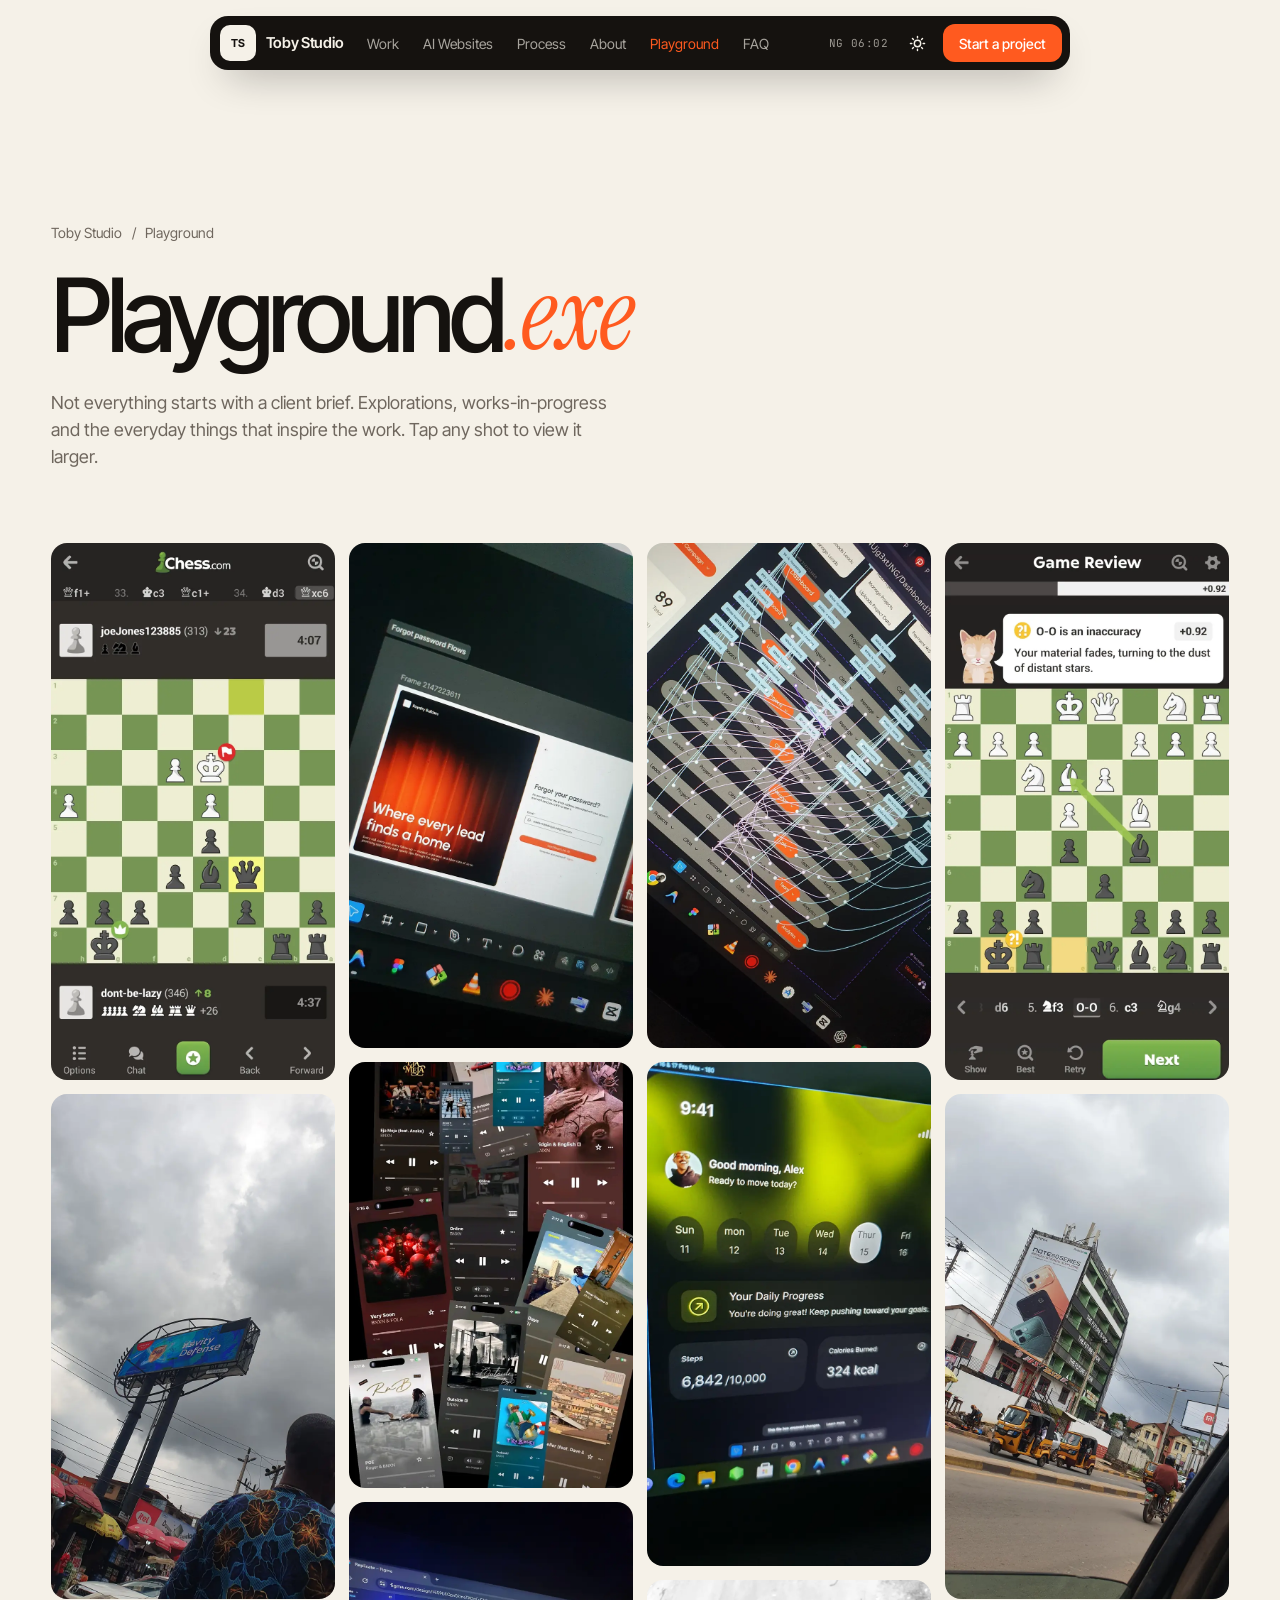
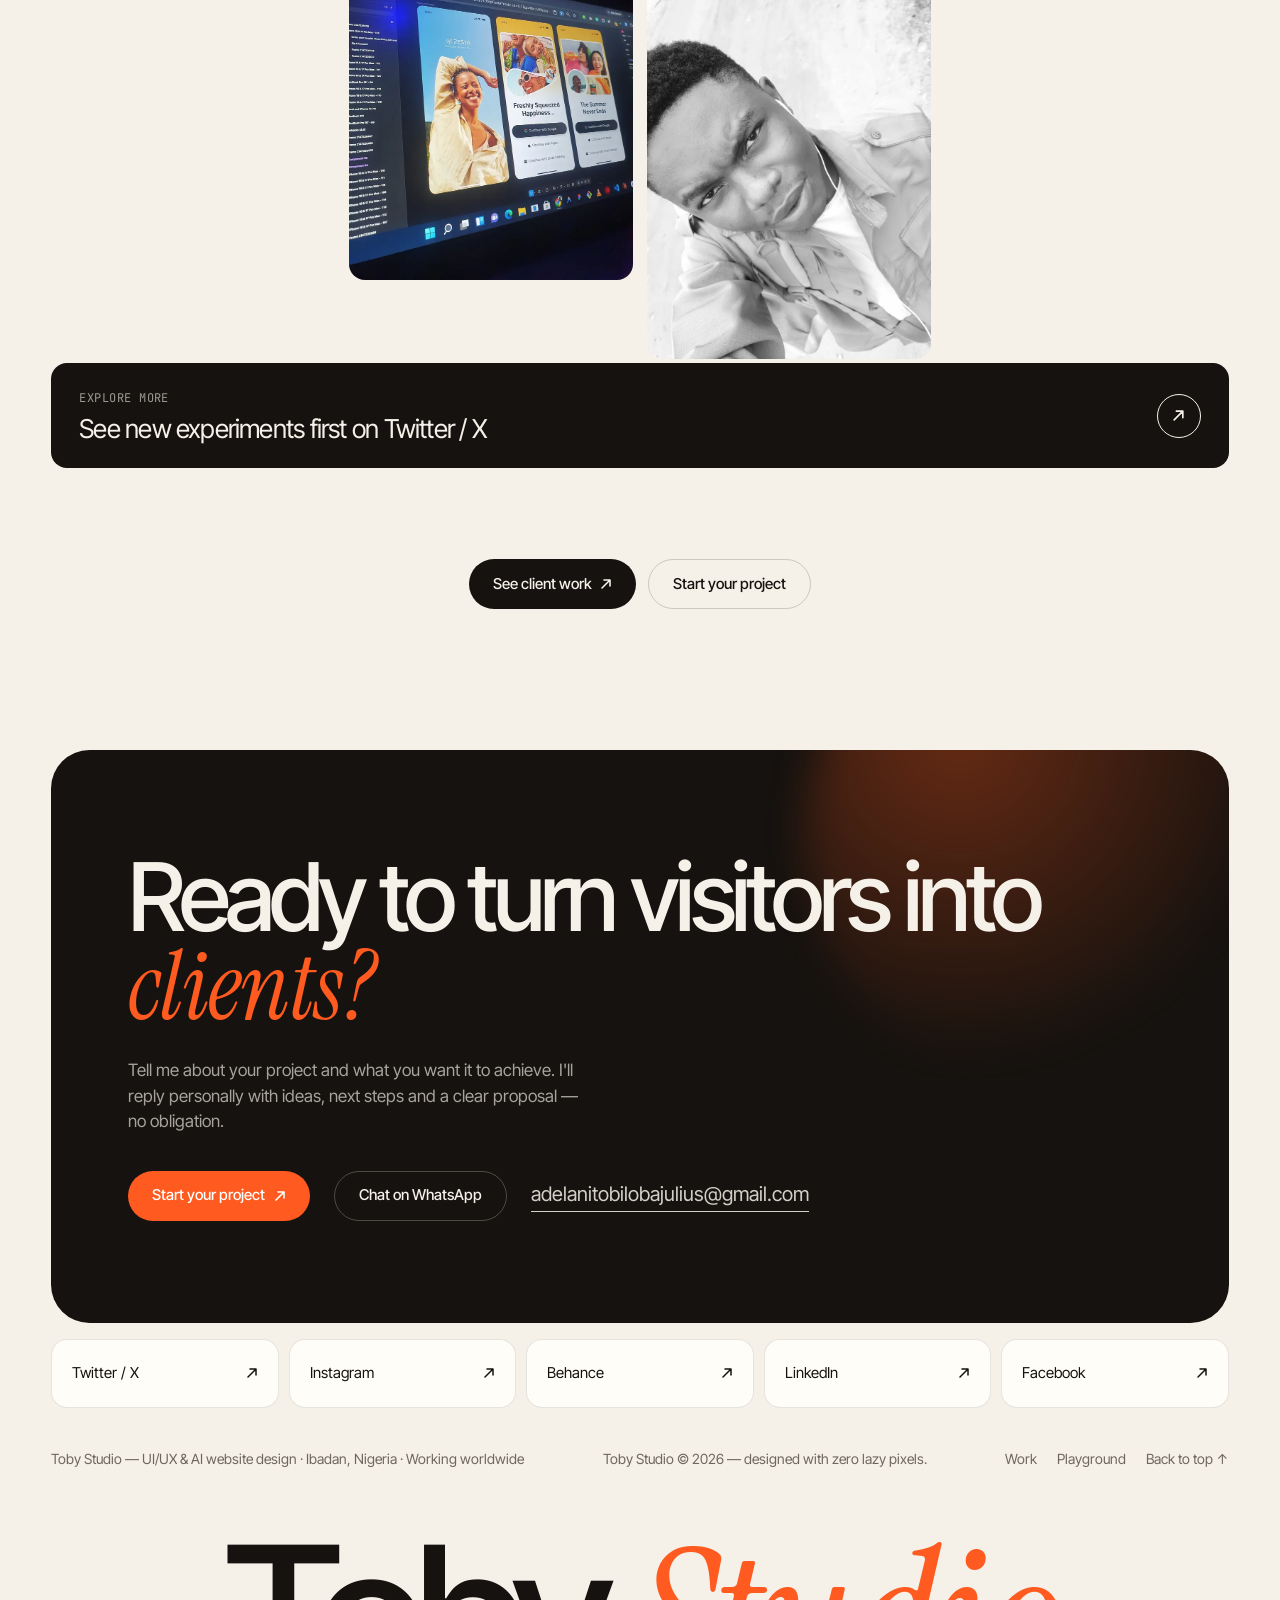
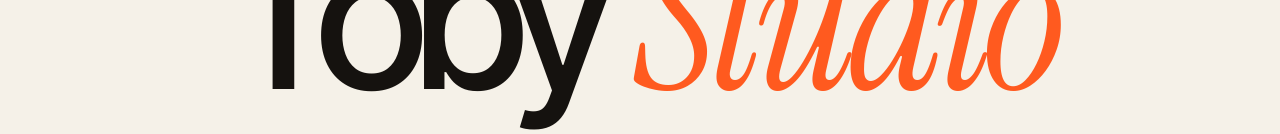
==== playground/index.html @ 60f0785f "Split site into Home, Work and Playground pages - Homepage shows 4 featured projects with a link to " ====
<!DOCTYPE html>
<html lang="en">
<head>
<meta charset="UTF-8" />
<meta name="viewport" content="width=device-width, initial-scale=1.0" />
<title>Playground | Toby Studio — UI Experiments & Inspiration</title>
<meta name="description" content="UI explorations, works-in-progress and everyday inspiration from Tobiloba Julius, founder of Toby Studio." />
<meta name="theme-color" content="#F5F1E8" />
<meta property="og:title" content="Playground | Toby Studio — UI Experiments & Inspiration" />
<meta property="og:site_name" content="Toby Studio" />
<meta property="og:description" content="UI explorations, works-in-progress and everyday inspiration from Tobiloba Julius, founder of Toby Studio." />
<meta property="og:locale" content="en_NG" />
<meta name="author" content="Tobiloba Julius" />
<meta name="robots" content="index, follow, max-image-preview:large" />
<link rel="canonical" href="https://toby-studio-ten.vercel.app/playground/" />
<meta property="og:url" content="https://toby-studio-ten.vercel.app/playground/" />
<meta property="og:image" content="https://toby-studio-ten.vercel.app/assets/img/og.jpg" />
<meta property="og:image:width" content="1200" />
<meta property="og:image:height" content="630" />
<meta property="og:image:alt" content="Tobiloba Julius, founder of Toby Studio" />
<meta name="twitter:image" content="https://toby-studio-ten.vercel.app/assets/img/og.jpg" />
<link rel="apple-touch-icon" href="https://toby-studio-ten.vercel.app/assets/img/apple-touch-icon.png" />
<meta property="og:type" content="website" />
<meta name="twitter:card" content="summary_large_image" />
<meta name="twitter:title" content="Playground | Toby Studio — UI Experiments & Inspiration" />
<meta name="twitter:description" content="UI explorations, works-in-progress and everyday inspiration from Tobiloba Julius, founder of Toby Studio." />
<meta name="twitter:creator" content="@Julious_design" />
<link rel="icon" type="image/svg+xml" href="/favicon.svg" />
<link rel="preconnect" href="https://fonts.googleapis.com" />
<link rel="preconnect" href="https://fonts.gstatic.com" crossorigin />
<link href="https://fonts.googleapis.com/css2?family=Inter+Tight:wght@400;500;600&family=Instrument+Serif:ital@0;1&family=JetBrains+Mono:wght@400;500&display=swap" rel="stylesheet" />
<script>
  try { const t = localStorage.getItem('toby-theme'); if (t) document.documentElement.dataset.theme = t; } catch (e) {}
</script>
<link rel="stylesheet" href="/assets/site.css" />
</head>
</head>
<body>

<a href="#work" class="sr-only">Skip to work</a>
<div class="progress" id="progress" aria-hidden="true"></div>

<header class="nav" id="nav">
  <a href="/" class="brand" aria-label="Toby Studio — back to top"><span class="logo-mark">TS</span><span class="brand-name">Toby Studio</span></a>
  <nav class="nav-links" aria-label="Primary">
    <a href="/work/">Work</a>
    <a href="/#ai">AI Websites</a>
    <a href="/#process">Process</a>
    <a href="/#about">About</a>
    <a href="/playground/" aria-current="page">Playground</a>
    <a href="/#faq">FAQ</a>
  </nav>
  <div class="nav-right">
    <span class="nav-clock" title="My local time in Nigeria">NG <span id="clock">--:--</span></span>
    <button class="icon-btn" id="themeBtn" aria-label="Toggle dark mode">
      <svg class="theme-sun" width="17" height="17" viewBox="0 0 24 24" fill="none" stroke="currentColor" stroke-width="2" stroke-linecap="round"><circle cx="12" cy="12" r="4.5"/><path d="M12 2v2M12 20v2M4.9 4.9l1.4 1.4M17.7 17.7l1.4 1.4M2 12h2M20 12h2M4.9 19.1l1.4-1.4M17.7 6.3l1.4-1.4"/></svg>
      <svg class="theme-moon" width="17" height="17" viewBox="0 0 24 24" fill="none" stroke="currentColor" stroke-width="2" stroke-linecap="round" stroke-linejoin="round"><path d="M21 12.8A9 9 0 1 1 11.2 3a7 7 0 0 0 9.8 9.8z"/></svg>
    </button>
    <a href="mailto:adelanitobilobajulius@gmail.com?subject=Project%20enquiry%20%E2%80%94%20Toby%20Studio" class="btn btn-accent">Start a project</a>
    <button class="icon-btn menu-btn" id="menuBtn" aria-label="Open menu" aria-expanded="false"><div><span></span><span></span></div></button>
  </div>
</header>

<div class="mobile-menu" id="mobileMenu" aria-hidden="true">
  <nav aria-label="Mobile">
    <a href="/work/">Work</a>
    <a href="/#ai">AI Websites</a>
    <a href="/#process">Process</a>
    <a href="/#about">About</a>
    <a href="/playground/" aria-current="page">Playground</a>
    <a href="/#contact">Start a project</a>
  </nav>
  <div class="footer-row"><span>adelanitobilobajulius@gmail.com</span><span>Ibadan, Nigeria</span></div>
</div>

<main id="top">

<!-- PLAYGROUND -->
<section class="page-hero">
  <div class="wrap">
    <p class="eyebrow"><a href="/">Toby Studio</a> <span aria-hidden="true">/</span> Playground</p>
    <h1 class="s-title">Playground<span class="serif">.exe</span></h1>
    <p>Not everything starts with a client brief. Explorations, works-in-progress and the everyday things that inspire the work. Tap any shot to view it larger.</p>
  </div>
</section>
<section class="section" id="playground" style="padding-top:0">
  <div class="wrap">
    <div class="play-grid" id="playGrid"></div>
    <div class="see-all reveal"><a href="/work/" class="btn btn-dark">See client work <svg width="12" height="12" viewBox="0 0 12 12" fill="none" aria-hidden="true"><path d="M2 10L10 2M10 2H4M10 2V8" stroke="currentColor" stroke-width="1.6" stroke-linecap="round"/></svg></a><a href="mailto:adelanitobilobajulius@gmail.com?subject=Project%20enquiry%20%E2%80%94%20Toby%20Studio" class="btn btn-ghost">Start your project</a></div>
  </div>
</section>

<!-- CONTACT -->
<section id="contact" class="wrap">
  <div class="cta reveal zoom">
    <div class="cta-blob" aria-hidden="true"></div>
    <h2>Ready to turn visitors into <span class="serif">clients?</span></h2>
    <p>Tell me about your project and what you want it to achieve. I'll reply personally with ideas, next steps and a clear proposal — no obligation.</p>
    <div class="cta-row">
      <a href="mailto:adelanitobilobajulius@gmail.com?subject=Project%20enquiry%20%E2%80%94%20Toby%20Studio" class="btn btn-accent">Start your project <svg width="12" height="12" viewBox="0 0 12 12" fill="none" aria-hidden="true"><path d="M2 10L10 2M10 2H4M10 2V8" stroke="currentColor" stroke-width="1.6" stroke-linecap="round"/></svg></a>
      <a href="https://wa.me/2348124084420?text=Hi%20Tobiloba%2C%20I%27d%20like%20to%20talk%20about%20a%20project." target="_blank" rel="noopener noreferrer" class="btn btn-ghost">Chat on WhatsApp</a>
      <a class="cta-mail" href="mailto:adelanitobilobajulius@gmail.com">adelanitobilobajulius@gmail.com</a>
    </div>
  </div>
  <div class="socials stagger">
    <a href="https://x.com/Julious_design" target="_blank" rel="noopener noreferrer">Twitter / X <svg width="12" height="12" viewBox="0 0 12 12" fill="none" aria-hidden="true"><path d="M2 10L10 2M10 2H4M10 2V8" stroke="currentColor" stroke-width="1.5" stroke-linecap="round"/></svg></a>
    <a href="https://www.instagram.com/julious_design/" target="_blank" rel="noopener noreferrer">Instagram <svg width="12" height="12" viewBox="0 0 12 12" fill="none" aria-hidden="true"><path d="M2 10L10 2M10 2H4M10 2V8" stroke="currentColor" stroke-width="1.5" stroke-linecap="round"/></svg></a>
    <a href="https://www.behance.net/adelanitobiloba" target="_blank" rel="noopener noreferrer">Behance <svg width="12" height="12" viewBox="0 0 12 12" fill="none" aria-hidden="true"><path d="M2 10L10 2M10 2H4M10 2V8" stroke="currentColor" stroke-width="1.5" stroke-linecap="round"/></svg></a>
    <a href="https://www.linkedin.com/in/tobiloba-julius/" target="_blank" rel="noopener noreferrer">LinkedIn <svg width="12" height="12" viewBox="0 0 12 12" fill="none" aria-hidden="true"><path d="M2 10L10 2M10 2H4M10 2V8" stroke="currentColor" stroke-width="1.5" stroke-linecap="round"/></svg></a>
    <a href="https://www.facebook.com/Julious.design" target="_blank" rel="noopener noreferrer">Facebook <svg width="12" height="12" viewBox="0 0 12 12" fill="none" aria-hidden="true"><path d="M2 10L10 2M10 2H4M10 2V8" stroke="currentColor" stroke-width="1.5" stroke-linecap="round"/></svg></a>
  </div>
</section>

</main>

<footer class="footer">
  <div class="wrap footer-row">
    <span>Toby Studio — UI/UX &amp; AI website design · Ibadan, Nigeria · Working worldwide</span>
    <span>Toby Studio © 2026 — designed with zero lazy pixels.</span>
    <span class="footer-links"><a href="/work/">Work</a><a href="/playground/">Playground</a><a href="#top">Back to top ↑</a></span>
  </div>
  <div class="wrap"><div class="wordmark" aria-hidden="true">Toby <span class="serif">Studio</span></div></div>
</footer>

<div class="cursor" id="cursor" aria-hidden="true">View</div>


<div class="lightbox" id="lightbox" aria-hidden="true"><img id="lbImg" alt="" /></div>

<script src="/assets/site.js"></script>
</body>
</html>
---- assets/site.css ----
:root{
  --bg:#F5F1E8;
  --bg-2:#EDE7DA;
  --card:#FFFDF8;
  --fg:#15120F;
  --muted:#6F675E;
  --line:rgba(21,18,15,.10);
  --line-2:rgba(21,18,15,.18);
  --ink:#15120F;        /* always-contrasting surfaces (nav, AI block, CTA) */
  --ink-fg:#F5F1E8;
  --accent:#FF5A1F;
  --ok:#22B35E;
  --sans:"Inter Tight",system-ui,-apple-system,Segoe UI,Roboto,sans-serif;
  --serif:"Instrument Serif",Georgia,serif;
  --mono:"JetBrains Mono",ui-monospace,SFMono-Regular,Menlo,monospace;
  --pad:clamp(16px,4vw,56px);
  --max:1360px;
  --r:22px;
  --ease:cubic-bezier(.22,1,.36,1);
  color-scheme:light;
}
:root[data-theme="dark"]{
  --bg:#100E0C;
  --bg-2:#1A1714;
  --card:#1E1B17;
  --fg:#F2EDE4;
  --muted:#9A9288;
  --line:rgba(242,237,228,.10);
  --line-2:rgba(242,237,228,.18);
  --ink:#F2EDE4;
  --ink-fg:#100E0C;
  color-scheme:dark;
}
*,*::before,*::after{box-sizing:border-box;margin:0;padding:0}
html{scroll-behavior:smooth;-webkit-text-size-adjust:100%}
body{background:var(--bg);color:var(--fg);font-family:var(--sans);font-size:16px;line-height:1.5;-webkit-font-smoothing:antialiased;overflow-x:hidden;transition:background .5s,color .5s}
img,video{display:block;max-width:100%}
a{color:inherit;text-decoration:none}
button{font:inherit;color:inherit;background:none;border:0;cursor:pointer}
::selection{background:var(--accent);color:#fff}
.serif{font-family:var(--serif);font-style:italic;font-weight:400;letter-spacing:-.01em}
.mono{font-family:var(--mono);font-size:12px;letter-spacing:.04em;text-transform:uppercase}
.wrap{max-width:var(--max);margin:0 auto;padding:0 var(--pad)}
[hidden]{display:none!important}
.sr-only{position:absolute;width:1px;height:1px;overflow:hidden;clip:rect(0 0 0 0);white-space:nowrap}

/* buttons */
.btn{display:inline-flex;align-items:center;justify-content:center;gap:.55rem;height:50px;padding:0 24px;border-radius:999px;font-weight:500;font-size:15px;transition:transform .4s var(--ease),background .3s,color .3s,border-color .3s;white-space:nowrap}
.btn:active{transform:scale(.97)}
.btn svg{transition:transform .4s var(--ease)}
.btn:hover svg{transform:translate(2px,-2px)}
.btn-dark{background:var(--fg);color:var(--bg)}
.btn-dark:hover{background:var(--accent);color:#fff}
.btn-accent{background:var(--accent);color:#fff}
.btn-accent:hover{background:var(--fg);color:var(--bg)}
.btn-ghost{border:1px solid var(--line-2)}
.btn-ghost:hover{border-color:var(--fg)}
.dot{width:7px;height:7px;border-radius:50%;background:var(--ok);box-shadow:0 0 0 0 rgba(34,179,94,.55);animation:pulse 2s infinite;flex:none}
@keyframes pulse{70%{box-shadow:0 0 0 8px rgba(34,179,94,0)}100%{box-shadow:0 0 0 0 rgba(34,179,94,0)}}

/* floating nav */
.nav{position:fixed;top:16px;left:50%;transform:translateX(-50%);z-index:50;width:min(860px,calc(100% - 24px));background:var(--ink);color:var(--ink-fg);border-radius:18px;padding:8px 8px 8px 10px;display:flex;align-items:center;gap:1rem;box-shadow:0 18px 40px -18px rgba(0,0,0,.45);transition:transform .5s var(--ease)}
.nav.hide{transform:translate(-50%,-140%)}
.logo-mark{width:36px;height:36px;border-radius:10px;background:var(--ink-fg);color:var(--ink);display:grid;place-items:center;font-size:11px;font-weight:700;letter-spacing:.02em;flex:none;transition:transform .5s var(--ease),background .3s,color .3s}
.brand{display:inline-flex;align-items:center;gap:.6rem;flex:none}
.brand-name{font-weight:600;font-size:15px;letter-spacing:-.02em}
.brand:hover .logo-mark{transform:rotate(-8deg);background:var(--accent);color:#fff}
.wordmark{font-size:clamp(64px,15.5vw,250px);font-weight:500;letter-spacing:-.065em;line-height:.85;text-align:center;margin-top:clamp(32px,5vw,64px);white-space:nowrap;user-select:none;color:var(--fg)}
.wordmark .serif{color:var(--accent);letter-spacing:-.04em}
.footer{overflow:hidden}
@media (max-width:1100px) and (min-width:1025px){.brand-name{display:none}}
.nav-links{display:flex;gap:1.5rem;font-size:14px;margin-left:.5rem}
.nav-links a{opacity:.65;transition:opacity .3s}
.nav-links a:hover{opacity:1}
.nav-right{margin-left:auto;display:flex;align-items:center;gap:.4rem}
.nav-clock{font-family:var(--mono);font-size:11px;opacity:.6;letter-spacing:.04em;margin-right:.25rem;white-space:nowrap}
.icon-btn{width:38px;height:38px;border-radius:12px;display:grid;place-items:center;transition:background .3s}
.icon-btn:hover{background:rgba(127,127,127,.2)}
.nav .btn{height:38px;padding:0 16px;font-size:14px;border-radius:12px}
.menu-btn{display:none}
.menu-btn span{display:block;width:16px;height:1.5px;background:currentColor;transition:transform .4s var(--ease)}
.menu-btn span+span{margin-top:5px}
.menu-open .menu-btn span:first-child{transform:translateY(3.25px) rotate(45deg)}
.menu-open .menu-btn span:last-child{transform:translateY(-3.25px) rotate(-45deg)}
.theme-moon{display:none}
:root[data-theme="dark"] .theme-sun{display:none}
:root[data-theme="dark"] .theme-moon{display:block}
.mobile-menu{position:fixed;inset:0;z-index:45;background:var(--bg);padding:110px var(--pad) 40px;display:flex;flex-direction:column;justify-content:space-between;clip-path:inset(0 0 100% 0);transition:clip-path .7s var(--ease)}
.menu-open .mobile-menu{clip-path:inset(0 0 0 0)}
.mobile-menu nav a{display:block;font-size:clamp(40px,12vw,64px);letter-spacing:-.04em;line-height:1.1;padding:.15em 0;border-bottom:1px solid var(--line)}

/* hero */
.hero{min-height:100svh;display:flex;flex-direction:column;align-items:center;justify-content:center;text-align:center;padding:120px var(--pad) 56px;position:relative}
.hello{display:inline-flex;align-items:center;gap:.6rem;font-size:15px;color:var(--muted);margin-bottom:28px}
.hello b{color:var(--fg);font-weight:500}
.hello > span:last-child{text-align:center}
@media (max-width:640px){.hello{font-size:13px;max-width:300px}}
.hero h1{font-weight:500;font-size:clamp(30px,min(8.1vw,15vh),132px);line-height:1.04;letter-spacing:-.055em}
.hero h1 .ln{display:block;white-space:nowrap}
.hero-sub em{font-family:var(--serif);font-size:1.12em;line-height:1;color:var(--fg)}
.hero h1 .serif{color:var(--accent);letter-spacing:-.025em;padding-right:.03em}
.w{display:inline-block;opacity:0;transform:translateY(.4em);filter:blur(8px);transition:opacity .9s var(--ease),transform .9s var(--ease),filter .9s var(--ease),width .6s var(--ease)}
.ready .w{opacity:1;transform:none;filter:none}
.face{display:inline-block;vertical-align:middle;width:1.55em;height:.86em;border-radius:999px;overflow:hidden;margin:0 .06em;position:relative;top:-.06em;background:var(--accent)}
.face:hover{width:1.9em}
.face img{width:100%;height:100%;object-fit:cover;object-position:center 22%;filter:grayscale(1) contrast(1.05);mix-blend-mode:multiply}
.hl{background:var(--bg-2);border-radius:.18em;padding:0 .14em}
.hero-sub{margin:26px auto 0;font-size:clamp(14px,1.45vw,21px);color:var(--muted);white-space:nowrap}
.chips{display:flex;flex-wrap:wrap;justify-content:center;align-items:center;gap:8px;margin-top:24px;font-size:14px}
.chips .lbl{color:var(--muted);margin-right:4px}
.chip{padding:6px 12px;border-radius:999px;background:var(--card);border:1px solid var(--line);transition:transform .4s var(--ease),background .3s,color .3s}
.chip:hover{transform:translateY(-3px) rotate(-2deg);background:var(--fg);color:var(--bg)}
.hero-cta{display:flex;flex-wrap:wrap;justify-content:center;gap:.75rem;margin-top:34px}
.avail{display:inline-flex;align-items:center;gap:.5rem;font-size:13px;color:var(--muted);margin-top:18px}
.trust{margin-top:clamp(40px,6vh,72px);display:flex;flex-direction:column;align-items:center;gap:14px}
.trust-lbl{font-family:var(--mono);font-size:11px;text-transform:uppercase;letter-spacing:.06em;color:var(--muted)}
.trust ul{list-style:none;display:flex;flex-wrap:wrap;justify-content:center;gap:10px clamp(20px,3vw,44px)}
.trust li{font-size:clamp(16px,1.5vw,21px);font-weight:600;letter-spacing:-.03em;color:var(--fg);opacity:.45;transition:opacity .3s}
.trust li:hover{opacity:1}
.u{color:var(--fg);border-bottom:1px solid var(--line-2)}
.u:hover{color:var(--accent);border-color:var(--accent)}
.services-title{font-family:var(--mono);font-size:12px;font-weight:400;text-transform:uppercase;letter-spacing:.06em;color:var(--muted);padding:22px 0 6px}
.more-wrap{gap:.75rem;flex-wrap:wrap}
.faq-grid{display:grid;grid-template-columns:.8fr 1.2fr;gap:clamp(24px,5vw,80px);align-items:start}
.faq-list{border-top:1px solid var(--line)}
.faq-item{border-bottom:1px solid var(--line)}
.faq-item summary{list-style:none;cursor:pointer;display:flex;justify-content:space-between;align-items:center;gap:1rem;padding:22px 0;font-size:clamp(18px,1.6vw,22px);font-weight:500;letter-spacing:-.02em}
.faq-item summary::-webkit-details-marker{display:none}
.faq-item .plus{width:34px;height:34px;flex:none;border-radius:50%;border:1px solid var(--line-2);display:grid;place-items:center;transition:transform .4s var(--ease),background .3s,color .3s}
.faq-item[open] .plus{transform:rotate(45deg);background:var(--accent);border-color:var(--accent);color:#fff}
.faq-item p{color:var(--muted);padding:0 48px 22px 0;max-width:640px}
@media (max-width:1024px){.faq-grid{grid-template-columns:1fr}}
.fade{opacity:0;transform:translateY(14px);transition:opacity 1s var(--ease) .45s,transform 1s var(--ease) .45s}
.ready .fade{opacity:1;transform:none}

/* marquee */
.marquee{overflow:hidden;border-block:1px solid var(--line);padding:20px 0;user-select:none}
.marquee-track{display:flex;align-items:center;width:max-content;animation:scroll 40s linear infinite}
.marquee-track span{font-size:clamp(32px,4.6vw,68px);letter-spacing:-.05em;font-weight:500;padding:0 .4em;white-space:nowrap}
.marquee-track i{width:14px;height:14px;border-radius:50%;background:var(--accent);flex:none}
@keyframes scroll{to{transform:translateX(-50%)}}

/* sections */
.section{padding:clamp(80px,11vw,150px) 0}
.s-head{display:flex;justify-content:space-between;align-items:flex-end;gap:1.5rem 2rem;margin-bottom:clamp(36px,5vw,64px);flex-wrap:wrap}
.s-title{font-weight:500;font-size:clamp(40px,5.6vw,84px);line-height:1;letter-spacing:-.05em}
.s-title sup{font-family:var(--mono);font-size:.2em;letter-spacing:0;vertical-align:super;color:var(--muted);margin-left:.3em}
.s-title .serif{color:var(--accent)}
.s-sub{max-width:380px;color:var(--muted)}
.reveal{opacity:0}
.reveal.in{opacity:1;animation:rvUp 1s var(--ease) var(--d,0ms) backwards}
@keyframes rvUp{from{opacity:0;translate:0 44px}to{opacity:1;translate:0 0}}

/* tabs */
.tabs{display:inline-flex;gap:4px;padding:4px;background:var(--bg-2);border-radius:999px;flex-wrap:wrap}
.tabs button{padding:8px 14px;border-radius:999px;font-size:14px;color:var(--muted);transition:background .3s,color .3s;display:inline-flex;gap:.4rem;align-items:center}
.tabs button small{font-family:var(--mono);font-size:10px;opacity:.7}
.tabs button.active{background:var(--fg);color:var(--bg)}
.tabs button:not(.active):hover{color:var(--fg)}

/* case rows */
.cases{display:flex;flex-direction:column;gap:clamp(56px,7vw,100px)}
.case{display:grid;grid-template-columns:minmax(260px,.75fr) 1.6fr;gap:clamp(24px,4vw,64px);align-items:start}
.case[hidden]{display:none}
.case-info{position:sticky;top:110px;display:flex;flex-direction:column;gap:1.25rem}
.case-label{display:flex;align-items:center;gap:.6rem;color:var(--muted)}
.case-label b{color:var(--accent);font-weight:500}
.case-info h3{font-size:clamp(22px,2vw,28px);font-weight:500;letter-spacing:-.03em;line-height:1.2}
.case-info dl{display:grid;grid-template-columns:110px 1fr;font-size:14px}
.case-info dt{font-family:var(--mono);font-size:11px;text-transform:uppercase;letter-spacing:.04em;color:var(--muted);padding:12px 0;border-top:1px solid var(--line)}
.case-info dd{padding:12px 0;border-top:1px solid var(--line)}
.case-open{align-self:flex-start;display:inline-flex;align-items:center;gap:.5rem;font-weight:500;font-size:15px;border-bottom:1px solid var(--line-2);padding-bottom:2px;transition:color .3s,border-color .3s}
.case-open:hover{color:var(--accent);border-color:var(--accent)}
.stage{background:var(--tint,var(--bg-2));border-radius:var(--r);padding:clamp(16px,3.4vw,44px) clamp(16px,3.4vw,44px) clamp(14px,2vw,22px);position:relative;overflow:hidden}
:root[data-theme="dark"] .stage{background:color-mix(in srgb,var(--tint) 18%,var(--card))}
.stage-main{display:block;width:100%;aspect-ratio:16/10;border-radius:12px;overflow:hidden;background:var(--card);box-shadow:0 30px 60px -30px rgba(0,0,0,.35),0 0 0 1px rgba(0,0,0,.05);cursor:none}
.stage-main img{width:100%;height:100%;object-fit:cover;object-position:top center;transition:transform 1.4s var(--ease),opacity .35s}
.stage-main:hover img{transform:scale(1.03)}
.stage-main img.swap{opacity:0}
.strip{display:flex;gap:8px;margin-top:16px;overflow-x:auto;scrollbar-width:none;padding:3px}
.strip::-webkit-scrollbar{display:none}
.strip button{flex:none;width:72px;height:54px;border-radius:7px;overflow:hidden;opacity:.55;outline:2px solid transparent;outline-offset:1px;transition:opacity .3s,outline-color .3s,transform .3s var(--ease);background:var(--card)}
.strip button:hover{opacity:.9;transform:translateY(-2px)}
.strip button.active{opacity:1;outline-color:var(--fg)}
.strip img{width:100%;height:100%;object-fit:cover;object-position:top}
.more-wrap{display:flex;justify-content:center;margin-top:clamp(48px,6vw,80px)}

/* cursor */
.cursor{position:fixed;top:0;left:0;z-index:60;width:88px;height:88px;margin:-44px 0 0 -44px;border-radius:50%;background:var(--accent);color:#fff;display:grid;place-items:center;font-size:13px;font-weight:600;pointer-events:none;transform:translate3d(-200px,-200px,0);scale:0;transition:scale .4s var(--ease);will-change:transform}
.cursor.on{scale:1}
@media (hover:none),(pointer:coarse){.cursor{display:none}.stage-main{cursor:pointer}}

/* AI section (contrasting block in both themes) */
.ai{background:var(--ink);color:var(--ink-fg);border-radius:clamp(22px,3vw,40px);margin:0 clamp(8px,1.2vw,16px)}
.ai .s-sub{color:color-mix(in srgb,var(--ink-fg) 62%,transparent)}
.ai-flow{display:grid;grid-template-columns:repeat(4,1fr);gap:12px;margin-bottom:clamp(36px,5vw,56px)}
.ai-step{border:1px solid color-mix(in srgb,var(--ink-fg) 14%,transparent);border-radius:16px;padding:22px;transition:background .4s,border-color .4s}
.ai-step:hover{background:color-mix(in srgb,var(--ink-fg) 6%,transparent);border-color:var(--accent)}
.ai-step .mono{color:var(--accent)}
.ai-step h4{font-size:22px;font-weight:500;letter-spacing:-.03em;margin:22px 0 6px}
.ai-step p{font-size:14px;color:color-mix(in srgb,var(--ink-fg) 62%,transparent)}
.ai-grid{display:grid;grid-template-columns:repeat(2,1fr);gap:16px}
@media (max-width:760px){.ai-grid{grid-template-columns:1fr}}
.ai-card{border-radius:var(--r);overflow:hidden;background:color-mix(in srgb,var(--ink-fg) 7%,transparent);display:flex;flex-direction:column;transition:transform .5s var(--ease)}
.ai-card:hover{transform:translateY(-6px)}
.ai-card .media{aspect-ratio:16/9;overflow:hidden;background:#E9EAEE;position:relative}
.ai-card .live{position:absolute;top:12px;left:12px;display:inline-flex;align-items:center;gap:6px;font-family:var(--mono);font-size:10px;text-transform:uppercase;letter-spacing:.05em;background:rgba(21,18,15,.78);color:#F5F1E8;padding:5px 9px;border-radius:999px;backdrop-filter:blur(6px)}
.ai-card .media img,.ai-card .media video{width:100%;height:100%;object-fit:cover;object-position:top}
.ai-card .body{padding:20px 22px 24px;display:flex;justify-content:space-between;gap:1rem;align-items:flex-end;flex:1}
.ai-card h4{font-size:20px;font-weight:500;letter-spacing:-.02em}
.ai-card .body div span{font-size:11px;opacity:.62;display:block;margin-bottom:6px}
.ai-card .body p{font-size:14px;opacity:.62;margin-top:6px;max-width:440px}
.ai-card .go{width:42px;height:42px;flex:none;border-radius:50%;background:var(--accent);color:#fff;display:grid;place-items:center;transition:transform .5s var(--ease)}
.ai-card:hover .go{transform:rotate(45deg)}
.ai-empty{grid-column:1/-1;border:1.5px dashed color-mix(in srgb,var(--ink-fg) 25%,transparent);border-radius:var(--r);padding:clamp(28px,4vw,48px);display:flex;justify-content:space-between;align-items:center;gap:1.5rem;flex-wrap:wrap}
.ai-empty p{font-size:clamp(20px,2.2vw,30px);letter-spacing:-.03em;max-width:620px;line-height:1.2}

/* process cards */
.notes{display:grid;grid-template-columns:repeat(3,1fr);gap:clamp(18px,2.2vw,30px)}
.note{perspective:1200px;aspect-ratio:1/1;cursor:pointer;text-align:left;transition:transform .5s var(--ease),opacity 1s var(--ease)}
.note:nth-child(odd){transform:rotate(-1.6deg)}
.note:nth-child(even){transform:rotate(1.4deg)}
.note:hover{transform:rotate(0) translateY(-6px)}
.note.reveal.in{animation-name:rvNote}
@keyframes rvNote{from{opacity:0;translate:0 70px;rotate:-6deg}to{opacity:1;translate:0 0;rotate:0deg}}
.note-in{position:relative;width:100%;height:100%;transform-style:preserve-3d;transition:transform .8s var(--ease)}
.note.flipped .note-in{transform:rotateY(180deg)}
.note-face{position:absolute;inset:0;backface-visibility:hidden;-webkit-backface-visibility:hidden;border-radius:6px 6px 26px 6px;padding:clamp(20px,2.4vw,32px);display:flex;flex-direction:column;justify-content:space-between;color:#15120F;box-shadow:0 22px 40px -24px rgba(0,0,0,.35)}
.note-face::before{content:"";position:absolute;top:-10px;left:50%;width:70px;height:22px;transform:translateX(-50%) rotate(-3deg);background:rgba(255,255,255,.55);border-radius:2px}
.note-back{transform:rotateY(180deg)}
.note .n{font-family:var(--mono);font-size:12px;opacity:.6}
.note h3{font-family:var(--serif);font-style:italic;font-weight:400;font-size:clamp(32px,3.2vw,46px);line-height:1;letter-spacing:-.01em}
.note p{font-size:15px;opacity:.75;margin-top:.5rem}
.note ul{list-style:none;font-size:16px;display:flex;flex-direction:column;gap:8px}
.note ul li::before{content:"✓  ";font-weight:600}
.note .flip{font-family:var(--mono);font-size:11px;opacity:.55}
.c1{background:#FBE59A}.c2{background:#F8C4D2}.c3{background:#C6DBFA}.c4{background:#CDEAC2}.c5{background:#DCD2F8}.c6{background:#FFD0AE}
.notes-actions{display:flex;justify-content:center;gap:.5rem;margin-top:clamp(28px,4vw,48px)}

/* about */
.about-grid{display:grid;grid-template-columns:1fr 1fr;gap:clamp(32px,6vw,96px);align-items:start}
.about-statement{font-size:clamp(30px,3.6vw,56px);line-height:1.05;letter-spacing:-.045em;font-weight:500}
.about-statement .serif{color:var(--accent)}
.about-body{margin-top:2rem;color:var(--muted);font-size:17px;max-width:520px}
.about-body p+p{margin-top:1rem}
.about-body strong{color:var(--fg);font-weight:500}
.about-actions{display:flex;gap:.75rem;flex-wrap:wrap;margin-top:2rem}
.about-photos{display:grid;grid-template-columns:1.3fr 1fr;grid-template-rows:1fr 1fr;gap:14px;aspect-ratio:1/1.05}
.about-photos figure{border-radius:var(--r);overflow:hidden;background:var(--bg-2);position:relative}
.about-photos figure:first-child{grid-row:span 2}
.about-photos img{width:100%;height:100%;object-fit:cover;transition:transform 1.2s var(--ease)}
.about-photos figure:hover img{transform:scale(1.05)}
.about-photos figcaption{position:absolute;left:12px;bottom:12px;font-family:var(--mono);font-size:11px;text-transform:uppercase;background:rgba(245,241,232,.85);color:#15120F;backdrop-filter:blur(8px);padding:4px 8px;border-radius:6px}
.services{margin-top:clamp(64px,9vw,120px);border-top:1px solid var(--line)}
.service{display:grid;grid-template-columns:80px 1fr 1fr 40px;gap:1.5rem;align-items:center;padding:26px 0;border-bottom:1px solid var(--line);position:relative;transition:padding .5s var(--ease)}
.service::before{content:"";position:absolute;inset:0;background:var(--card);transform:scaleY(0);transform-origin:bottom;transition:transform .5s var(--ease);z-index:-1;border-radius:14px}
.service:hover::before{transform:scaleY(1)}
.service:hover{padding-left:20px;padding-right:20px}
.service .mono{color:var(--muted)}
.service h3{font-size:clamp(24px,3vw,44px);font-weight:500;letter-spacing:-.04em;line-height:1}
.service p{color:var(--muted);font-size:15px;max-width:420px}
.service .plus{width:36px;height:36px;border-radius:50%;border:1px solid var(--line-2);display:grid;place-items:center;transition:transform .5s var(--ease),background .3s,color .3s}
.service:hover .plus{transform:rotate(45deg);background:var(--accent);color:#fff;border-color:var(--accent)}

/* playground */
.play-grid{columns:4 240px;column-gap:14px}
.play-item{display:block;width:100%;break-inside:avoid;margin-bottom:14px;border-radius:16px;overflow:hidden;background:var(--bg-2);position:relative;cursor:zoom-in}
.play-item img,.play-item video{width:100%;height:auto;transition:transform 1s var(--ease)}
.play-item:hover img{transform:scale(1.04)}
.play-cta{display:flex;flex-direction:column;justify-content:space-between;gap:2rem;padding:24px;background:var(--ink);color:var(--ink-fg);cursor:pointer;min-height:220px;transition:background .3s,color .3s}
.play-cta:hover{background:var(--accent);color:#fff}
.play-cta{column-span:all;-webkit-column-span:all;min-height:0;flex-direction:row;align-items:center;cursor:pointer;margin-top:4px;padding:26px 28px}
.play-cta{justify-content:space-between;gap:1.5rem}
.cta-copy{display:flex;flex-direction:column;align-items:flex-start;text-align:left;gap:8px;min-width:0}
.cta-copy .mono{opacity:.6}
.cta-arrow{flex:none;width:44px;height:44px;border-radius:50%;border:1px solid currentColor;display:grid;place-items:center;transition:transform .4s var(--ease)}
.play-cta:hover .cta-arrow{transform:rotate(45deg)}
.play-cta .t{font-size:26px;letter-spacing:-.03em;line-height:1.05}
@media (max-width:640px){.play-grid{columns:2;column-gap:10px}.play-item{margin-bottom:10px;border-radius:12px}.play-cta{min-height:0;padding:18px;gap:1rem}.play-cta .t{font-size:19px}.cta-arrow{width:38px;height:38px}}

/* testimonials */
.t-wrap{overflow:hidden;mask-image:linear-gradient(90deg,transparent,#000 8%,#000 92%,transparent);-webkit-mask-image:linear-gradient(90deg,transparent,#000 8%,#000 92%,transparent)}
.t-track{display:flex;gap:16px;width:max-content;animation:scroll 60s linear infinite}
.t-wrap:hover .t-track{animation-play-state:paused}
.t-card{width:min(400px,82vw);flex:none;background:var(--card);border:1px solid var(--line);border-radius:var(--r);padding:26px;display:flex;flex-direction:column;justify-content:space-between;gap:2rem}
.t-card q{font-size:18px;line-height:1.45;letter-spacing:-.015em}
.t-card q::before,.t-card q::after{color:var(--accent)}
.t-who{display:flex;align-items:center;gap:12px}
.t-av{width:42px;height:42px;border-radius:50%;background:var(--bg-2);display:grid;place-items:center;font-weight:600;font-size:14px;color:var(--accent)}
.t-who b{display:block;font-weight:500;font-size:15px}
.t-who span{color:var(--muted);font-size:13px}

/* CTA + footer */
.cta{background:var(--ink);color:var(--ink-fg);border-radius:clamp(22px,3vw,40px);padding:clamp(48px,8vw,110px) clamp(24px,6vw,90px);position:relative;overflow:hidden}
.cta h2{font-size:clamp(44px,7.4vw,120px);font-weight:500;letter-spacing:-.055em;line-height:.95;max-width:1000px;position:relative}
.cta h2 .serif{color:var(--accent)}
.cta p{max-width:460px;margin-top:1.5rem;font-size:17px;opacity:.65;position:relative}
.cta-row{display:flex;flex-wrap:wrap;align-items:center;gap:1rem 1.5rem;margin-top:2.25rem;position:relative}
.cta-mail{font-size:clamp(16px,1.6vw,20px);border-bottom:1px solid currentColor;padding-bottom:2px;opacity:.85;transition:color .3s,opacity .3s;word-break:break-all}
.cta-mail:hover{color:var(--accent);opacity:1}
.cta .btn-ghost{border-color:color-mix(in srgb,var(--ink-fg) 25%,transparent)}
.cta .btn-ghost:hover{border-color:var(--ink-fg)}
.cta-blob{position:absolute;right:-8%;top:-30%;width:min(520px,60vw);aspect-ratio:1;border-radius:50%;background:radial-gradient(circle at 30% 30%,var(--accent),transparent 65%);opacity:.35;filter:blur(20px);pointer-events:none;animation:float 12s ease-in-out infinite alternate}
@keyframes float{to{transform:translate(-60px,60px) scale(1.1)}}
.socials{display:grid;grid-template-columns:repeat(5,1fr);gap:10px;margin-top:16px}
.socials a{padding:22px 20px;display:flex;justify-content:space-between;align-items:center;border-radius:16px;background:var(--card);border:1px solid var(--line);font-size:15px;transition:background .3s,color .3s,transform .4s var(--ease)}
.socials a:hover{background:var(--fg);color:var(--bg);transform:translateY(-3px)}
.footer{padding:40px 0 28px}
.footer-row{display:flex;justify-content:space-between;gap:1rem;flex-wrap:wrap;color:var(--muted);font-size:14px}
.footer-row a:hover{color:var(--accent)}

/* overlays */
.overlay{position:fixed;inset:0;z-index:80;background:var(--bg);display:flex;flex-direction:column;opacity:0;visibility:hidden;transform:translateY(24px);transition:opacity .45s var(--ease),transform .55s var(--ease),visibility 0s .55s}
.overlay.active{opacity:1;visibility:visible;transform:none;transition:opacity .45s var(--ease),transform .55s var(--ease)}
.ov-head{display:flex;justify-content:space-between;align-items:flex-start;gap:1.5rem;padding:20px var(--pad);border-bottom:1px solid var(--line)}
.ov-head .mono{color:var(--accent)}
.ov-head h2{font-size:clamp(28px,4vw,52px);font-weight:500;letter-spacing:-.04em;line-height:1;margin:.4rem 0}
.ov-head p{color:var(--muted);max-width:620px}
.ov-close{width:48px;height:48px;flex:none;border-radius:50%;border:1px solid var(--line-2);display:grid;place-items:center;transition:background .3s,color .3s,transform .5s var(--ease)}
.ov-close:hover{background:var(--fg);color:var(--bg);transform:rotate(90deg)}
.ov-body{flex:1;overflow-y:auto;overscroll-behavior:contain;-webkit-overflow-scrolling:touch}
.cs-images{max-width:1280px;margin:0 auto;padding:clamp(16px,3vw,40px) var(--pad) 0}
.cs-images img{width:100%;height:auto;background:var(--bg-2)}
.cs-next{max-width:1280px;margin:0 auto;padding:clamp(48px,6vw,80px) var(--pad);display:flex;justify-content:space-between;align-items:center;gap:1rem;flex-wrap:wrap}
.cs-next button{text-align:left}
.cs-next .mono{color:var(--muted)}
.cs-next strong{display:block;font-size:clamp(28px,4vw,56px);font-weight:500;letter-spacing:-.04em;transition:color .3s}
.cs-next button:hover strong{color:var(--accent)}
.proto-link{height:40px;font-size:14px}
.cs-links{display:flex;flex-wrap:wrap;gap:.5rem;margin-top:.75rem}
.cs-links:not(:has(a:not([hidden]))){display:none}
.case-links{display:flex;flex-wrap:wrap;gap:.6rem 1.4rem;align-items:center}
.case-behance{color:var(--accent);border-color:color-mix(in srgb,var(--accent) 45%,transparent)}
.lightbox{position:fixed;inset:0;z-index:90;background:rgba(16,14,12,.94);display:grid;place-items:center;padding:24px;opacity:0;visibility:hidden;transition:opacity .35s,visibility 0s .35s;cursor:zoom-out}
.lightbox.active{opacity:1;visibility:visible;transition:opacity .35s}
.lightbox img{max-width:100%;max-height:100%;border-radius:10px}
body.locked{overflow:hidden}


/* ---------- scroll animations ---------- */
.progress{position:fixed;top:0;left:0;right:0;height:3px;background:var(--accent);transform-origin:0 50%;scale:var(--sp,0) 1;z-index:70;pointer-events:none}
/* split-word headline reveal */
.wd{display:inline-block;overflow:hidden;vertical-align:top;padding:0 .06em .12em 0;margin:0 -.06em -.12em 0}
.wd > span{display:inline-block;translate:0 110%;rotate:4deg;transform-origin:0 100%;transition:translate 1s var(--ease),rotate 1s var(--ease);transition-delay:calc(var(--i,0) * 45ms)}
.wd-in .wd > span{translate:0 0;rotate:0deg}
/* project stage: clip-open + image settle */
.case .stage{clip-path:inset(10% 8% 10% 8% round var(--r));transition:clip-path 1.3s var(--ease) .1s}
.case.in .stage{clip-path:inset(0 0 0 0 round var(--r))}
.case .stage-main{scale:1.12;transition:scale 1.8s var(--ease) .1s}
.case.in .stage-main{scale:1}
.case .strip{opacity:0;translate:0 14px;transition:opacity .8s var(--ease) .6s,translate .8s var(--ease) .6s}
.case.in .strip{opacity:1;translate:0 0}
/* hero drifts away as you scroll */
.hero{opacity:calc(1 - var(--hp,0) * .7)}
.hero h1{translate:0 calc(var(--hp,0) * -70px);scale:calc(1 - var(--hp,0) * .08)}
.hero .hello,.hero-sub,.hero-cta{translate:0 calc(var(--hp,0) * -40px)}
.trust{translate:0 calc(var(--hp,0) * -110px)}
/* parallax photos */
.about-photos img{scale:1.16;translate:0 var(--py,0px)}
/* marquee leans with scroll speed */
.marquee-track span{display:inline-block;transform:skewX(var(--skew,0deg));transition:transform .25s linear}
/* zoom-in for big blocks */
.reveal.zoom.in{animation-name:rvZoom}
@keyframes rvZoom{from{opacity:0;scale:.9}to{opacity:1;scale:1}}


/* ---------- multi-page additions ---------- */
.page-hero{padding:clamp(140px,18vw,200px) 0 clamp(40px,6vw,72px)}
.page-hero .eyebrow{display:inline-flex;align-items:center;gap:.6rem;color:var(--muted);font-size:14px;margin-bottom:22px}
.page-hero .eyebrow a{color:var(--muted)}
.page-hero .eyebrow a:hover{color:var(--accent)}
.page-hero h1{font-weight:500;font-size:clamp(48px,8vw,128px);line-height:.98;letter-spacing:-.055em}
.page-hero h1 .serif{color:var(--accent)}
.page-hero p{max-width:560px;color:var(--muted);font-size:clamp(16px,1.4vw,19px);margin-top:22px}
.page-hero .tabs{margin-top:36px}
.nav-links a[aria-current="page"]{opacity:1;color:var(--accent)}
.mobile-menu nav a[aria-current="page"]{color:var(--accent)}
.see-all{display:flex;justify-content:center;gap:.75rem;flex-wrap:wrap;margin-top:clamp(48px,6vw,80px)}
.footer-links{display:flex;gap:1.25rem}

/* responsive */
@media (max-width:1024px){
  .nav-links,.nav .btn{display:none}
  .menu-btn{display:grid}
  .case{grid-template-columns:1fr}
  .case-info{position:static}
  .about-grid{grid-template-columns:1fr}
  .notes{grid-template-columns:repeat(2,1fr)}
  .socials{grid-template-columns:repeat(3,1fr)}
  .ai-flow{grid-template-columns:1fr 1fr}
}
@media (max-width:640px){
  .hero{padding-top:120px;padding-bottom:64px}
  .hero h1{font-size:clamp(28px,10.3vw,64px)}
  .hero-sub{font-size:min(15px,calc((100vw - 36px) / 24.5))}
  .notes{grid-template-columns:1fr}
  .note{aspect-ratio:4/3}
  .service{grid-template-columns:44px 1fr 36px;gap:1rem}
  .service p{grid-column:2/3;grid-row:2}
  .service .plus{grid-row:1;grid-column:3}
  .socials{grid-template-columns:1fr 1fr}
  .socials a:last-child{grid-column:1/-1}
  .case-info dl{grid-template-columns:96px 1fr}
  .strip button{width:60px;height:45px}
  .nav-clock{display:none}
}
@media (prefers-reduced-motion:reduce){
  *,*::before,*::after{animation-duration:.01ms!important;animation-iteration-count:1!important;transition-duration:.01ms!important;scroll-behavior:auto!important}
  .w,.reveal,.fade{transform:none;opacity:1;filter:none}
  .case .stage{clip-path:none}
  .case .stage-main{scale:1}
  .case .strip{opacity:1;translate:0 0}
  .hero,.hero *{translate:none!important;scale:none!important;opacity:1}
}
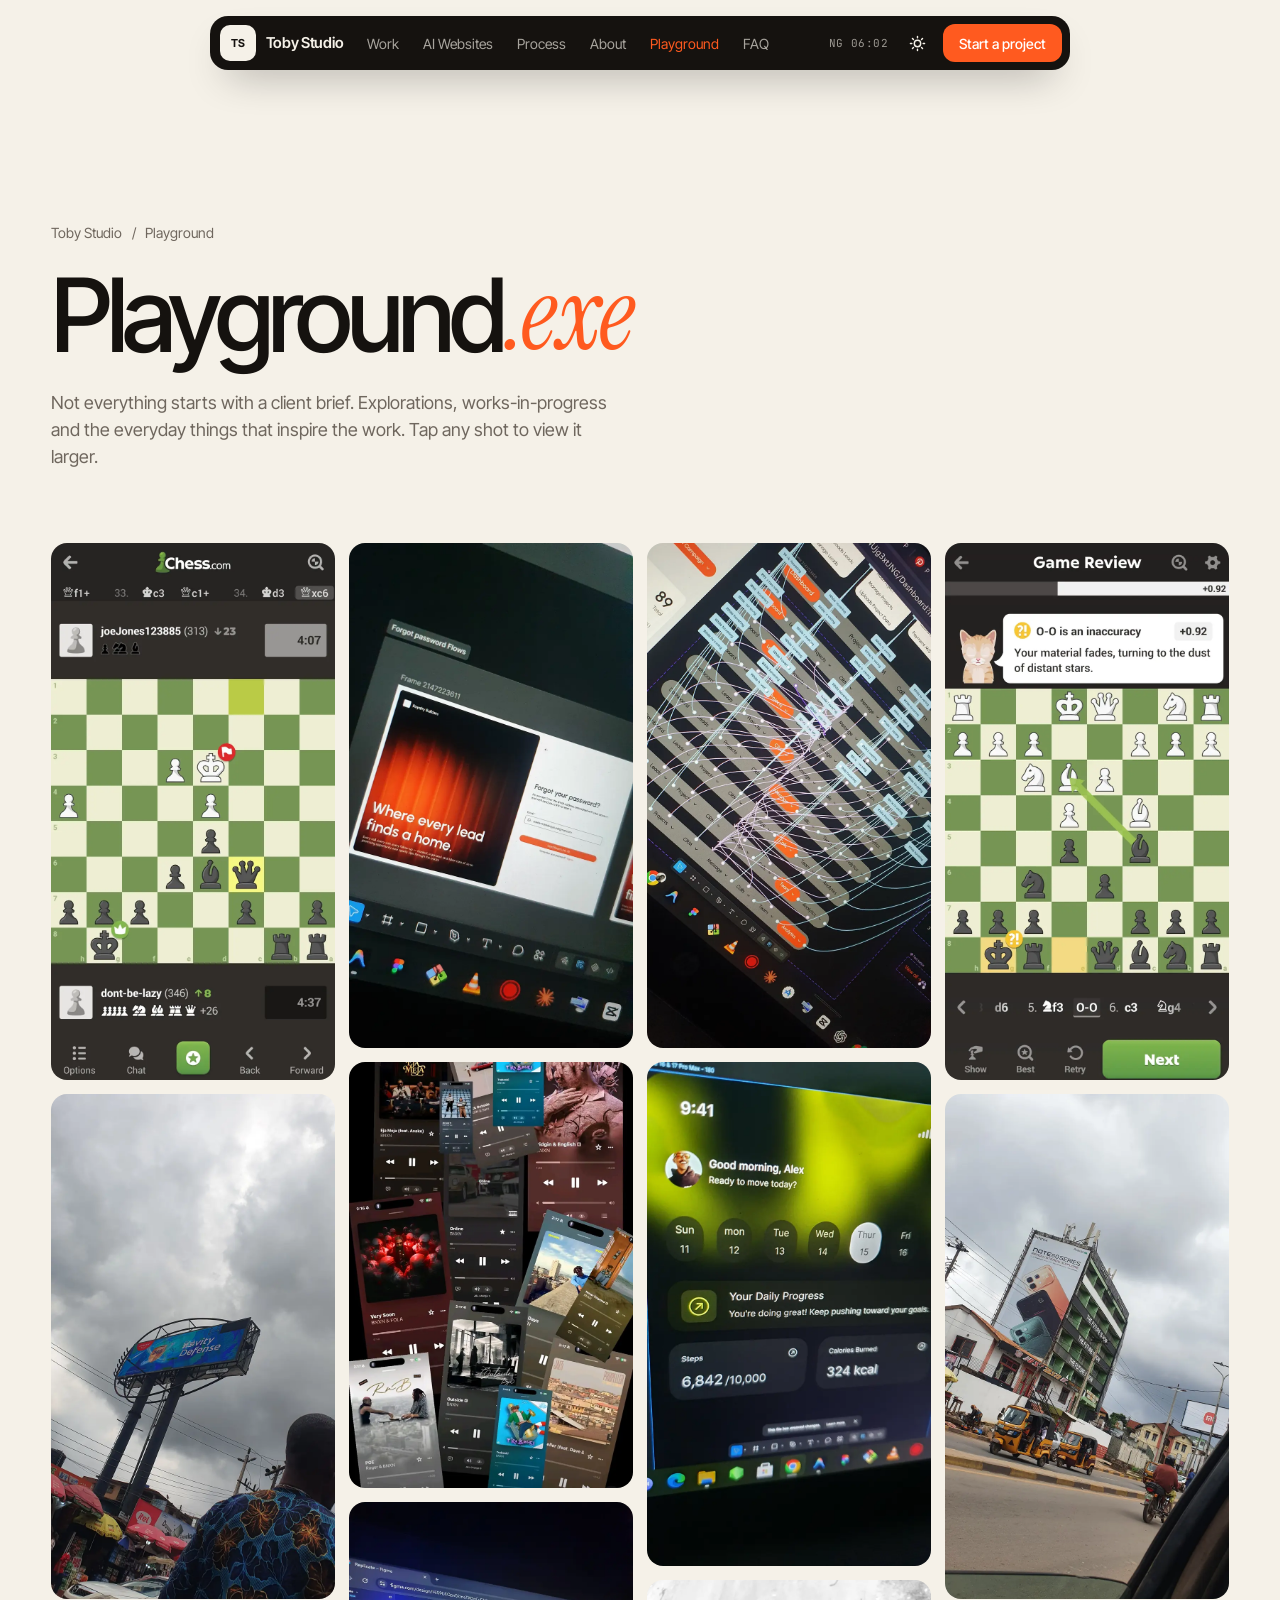
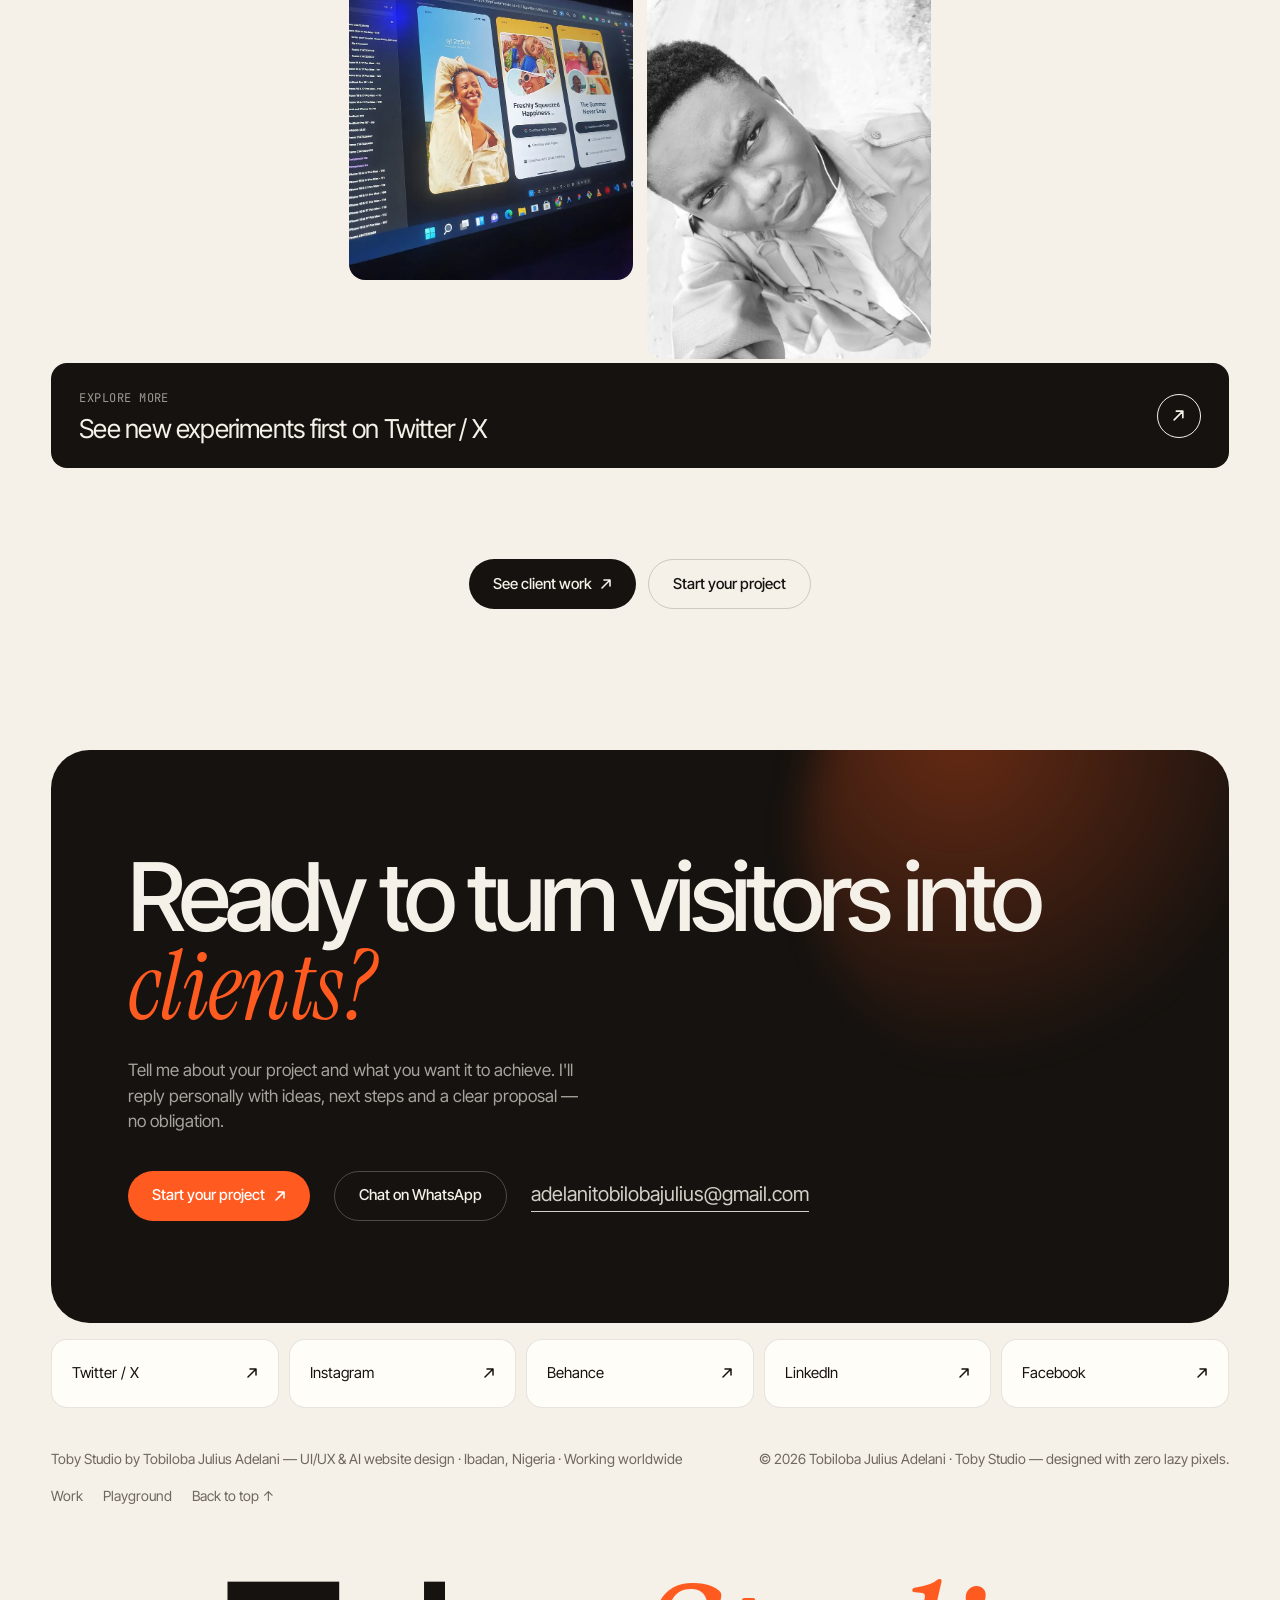
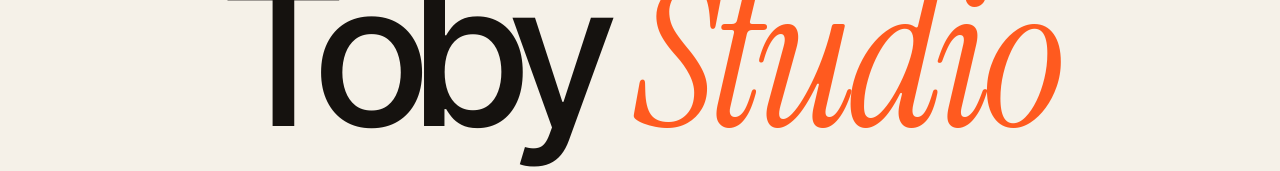
==== commit c24ba2d5: "SEO: use full name Tobiloba Julius Adelani in titles, meta and Person schema" ====
--- a/playground/index.html
+++ b/playground/index.html
@@ -4,27 +4,28 @@
 <meta charset="UTF-8" />
 <meta name="viewport" content="width=device-width, initial-scale=1.0" />
 <title>Playground | Toby Studio — UI Experiments & Inspiration</title>
-<meta name="description" content="UI explorations, works-in-progress and everyday inspiration from Tobiloba Julius, founder of Toby Studio." />
+<meta name="description" content="UI explorations, works-in-progress and everyday inspiration from Tobiloba Julius Adelani, founder of Toby Studio." />
 <meta name="theme-color" content="#F5F1E8" />
 <meta property="og:title" content="Playground | Toby Studio — UI Experiments & Inspiration" />
 <meta property="og:site_name" content="Toby Studio" />
-<meta property="og:description" content="UI explorations, works-in-progress and everyday inspiration from Tobiloba Julius, founder of Toby Studio." />
+<meta property="og:description" content="UI explorations, works-in-progress and everyday inspiration from Tobiloba Julius Adelani, founder of Toby Studio." />
 <meta property="og:locale" content="en_NG" />
-<meta name="author" content="Tobiloba Julius" />
+<meta name="author" content="Tobiloba Julius Adelani" />
 <meta name="robots" content="index, follow, max-image-preview:large" />
 <link rel="canonical" href="https://toby-studio-ten.vercel.app/playground/" />
 <meta property="og:url" content="https://toby-studio-ten.vercel.app/playground/" />
 <meta property="og:image" content="https://toby-studio-ten.vercel.app/assets/img/og.jpg" />
 <meta property="og:image:width" content="1200" />
 <meta property="og:image:height" content="630" />
-<meta property="og:image:alt" content="Tobiloba Julius, founder of Toby Studio" />
+<meta property="og:image:alt" content="Tobiloba Julius Adelani, founder of Toby Studio" />
 <meta name="twitter:image" content="https://toby-studio-ten.vercel.app/assets/img/og.jpg" />
 <link rel="apple-touch-icon" href="https://toby-studio-ten.vercel.app/assets/img/apple-touch-icon.png" />
 <meta property="og:type" content="website" />
 <meta name="twitter:card" content="summary_large_image" />
 <meta name="twitter:title" content="Playground | Toby Studio — UI Experiments & Inspiration" />
-<meta name="twitter:description" content="UI explorations, works-in-progress and everyday inspiration from Tobiloba Julius, founder of Toby Studio." />
+<meta name="twitter:description" content="UI explorations, works-in-progress and everyday inspiration from Tobiloba Julius Adelani, founder of Toby Studio." />
 <meta name="twitter:creator" content="@Julious_design" />
+<script type="application/ld+json">{"@context": "https://schema.org", "@type": "CollectionPage", "name": "Playground | Toby Studio — UI Experiments & Inspiration", "url": "https://toby-studio-ten.vercel.app/playground/", "author": {"@id": "https://toby-studio-ten.vercel.app/#person"}, "isPartOf": {"@id": "https://toby-studio-ten.vercel.app/#website"}}</script>
 <link rel="icon" type="image/svg+xml" href="/favicon.svg" />
 <link rel="preconnect" href="https://fonts.googleapis.com" />
 <link rel="preconnect" href="https://fonts.gstatic.com" crossorigin />
@@ -115,8 +116,8 @@
 
 <footer class="footer">
   <div class="wrap footer-row">
-    <span>Toby Studio — UI/UX &amp; AI website design · Ibadan, Nigeria · Working worldwide</span>
-    <span>Toby Studio © 2026 — designed with zero lazy pixels.</span>
+    <span>Toby Studio by Tobiloba Julius Adelani — UI/UX &amp; AI website design · Ibadan, Nigeria · Working worldwide</span>
+    <span>© 2026 Tobiloba Julius Adelani · Toby Studio — designed with zero lazy pixels.</span>
     <span class="footer-links"><a href="/work/">Work</a><a href="/playground/">Playground</a><a href="#top">Back to top ↑</a></span>
   </div>
   <div class="wrap"><div class="wordmark" aria-hidden="true">Toby <span class="serif">Studio</span></div></div>
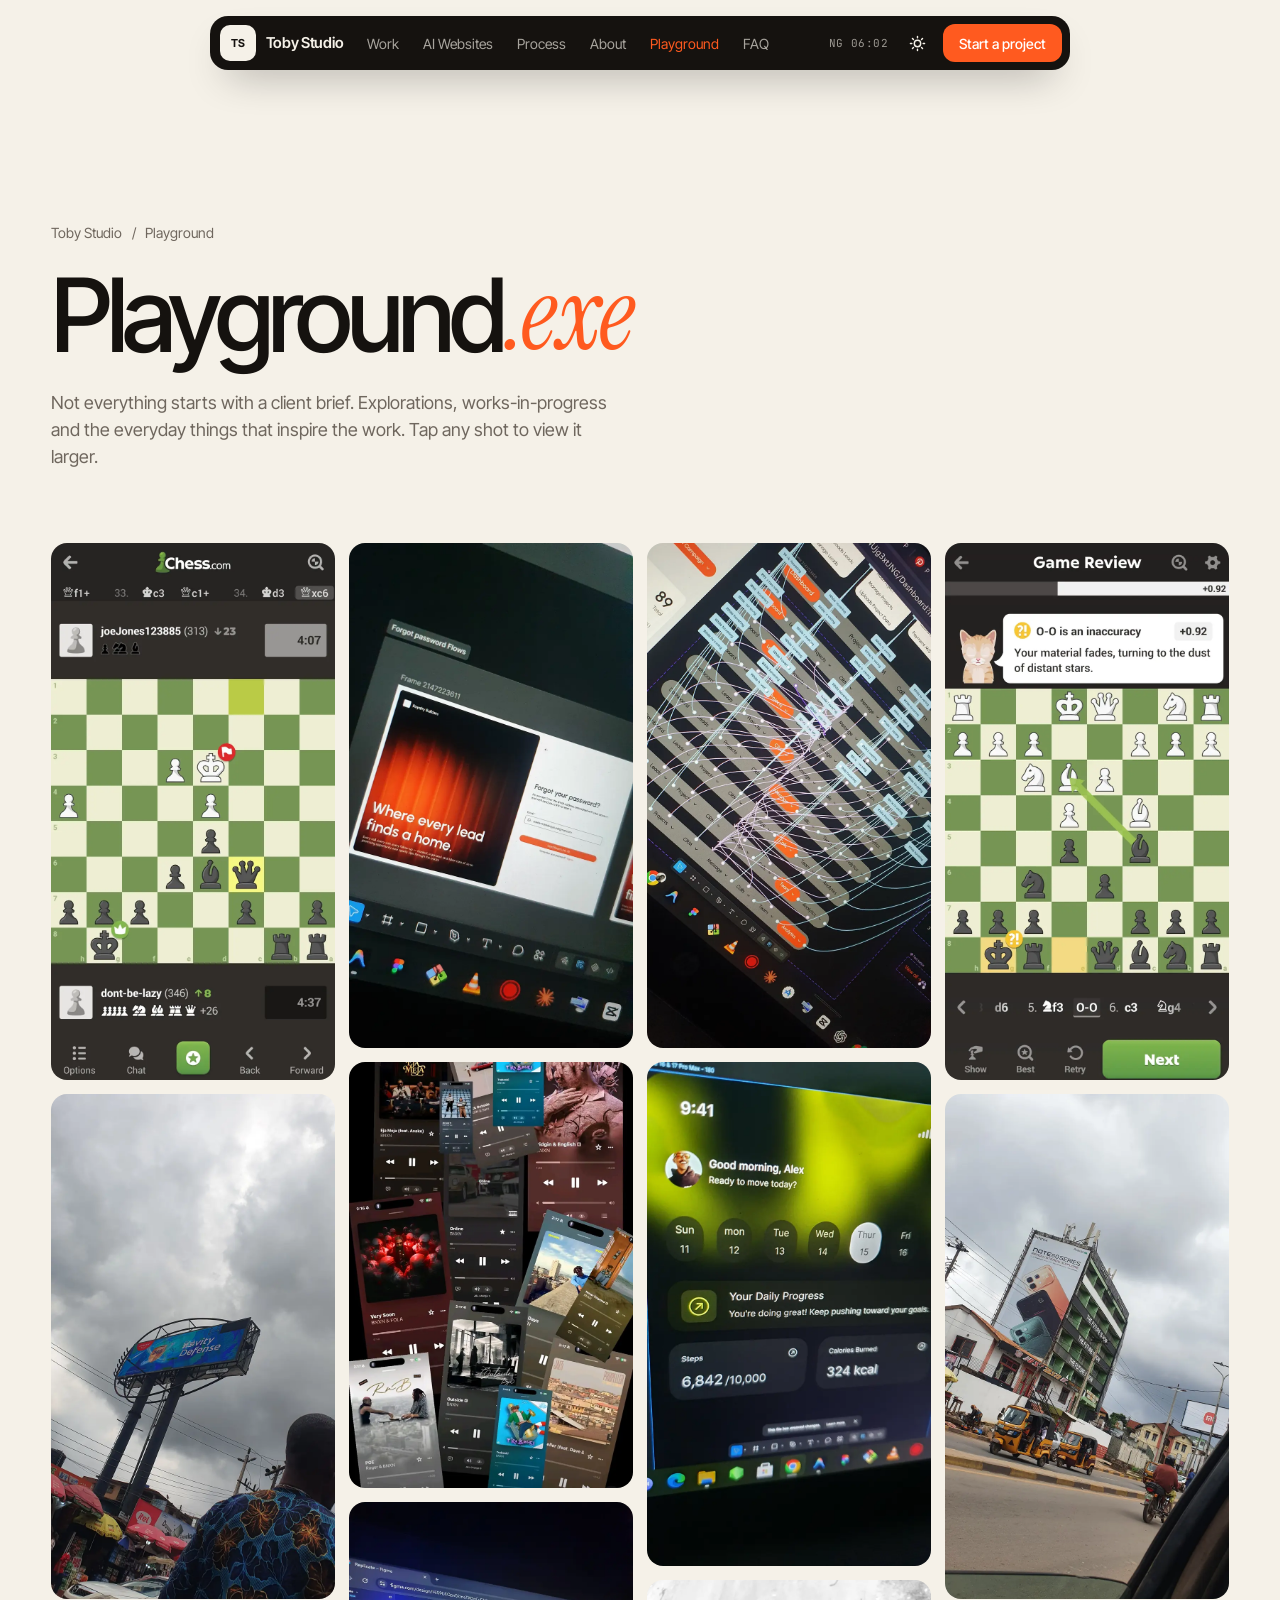
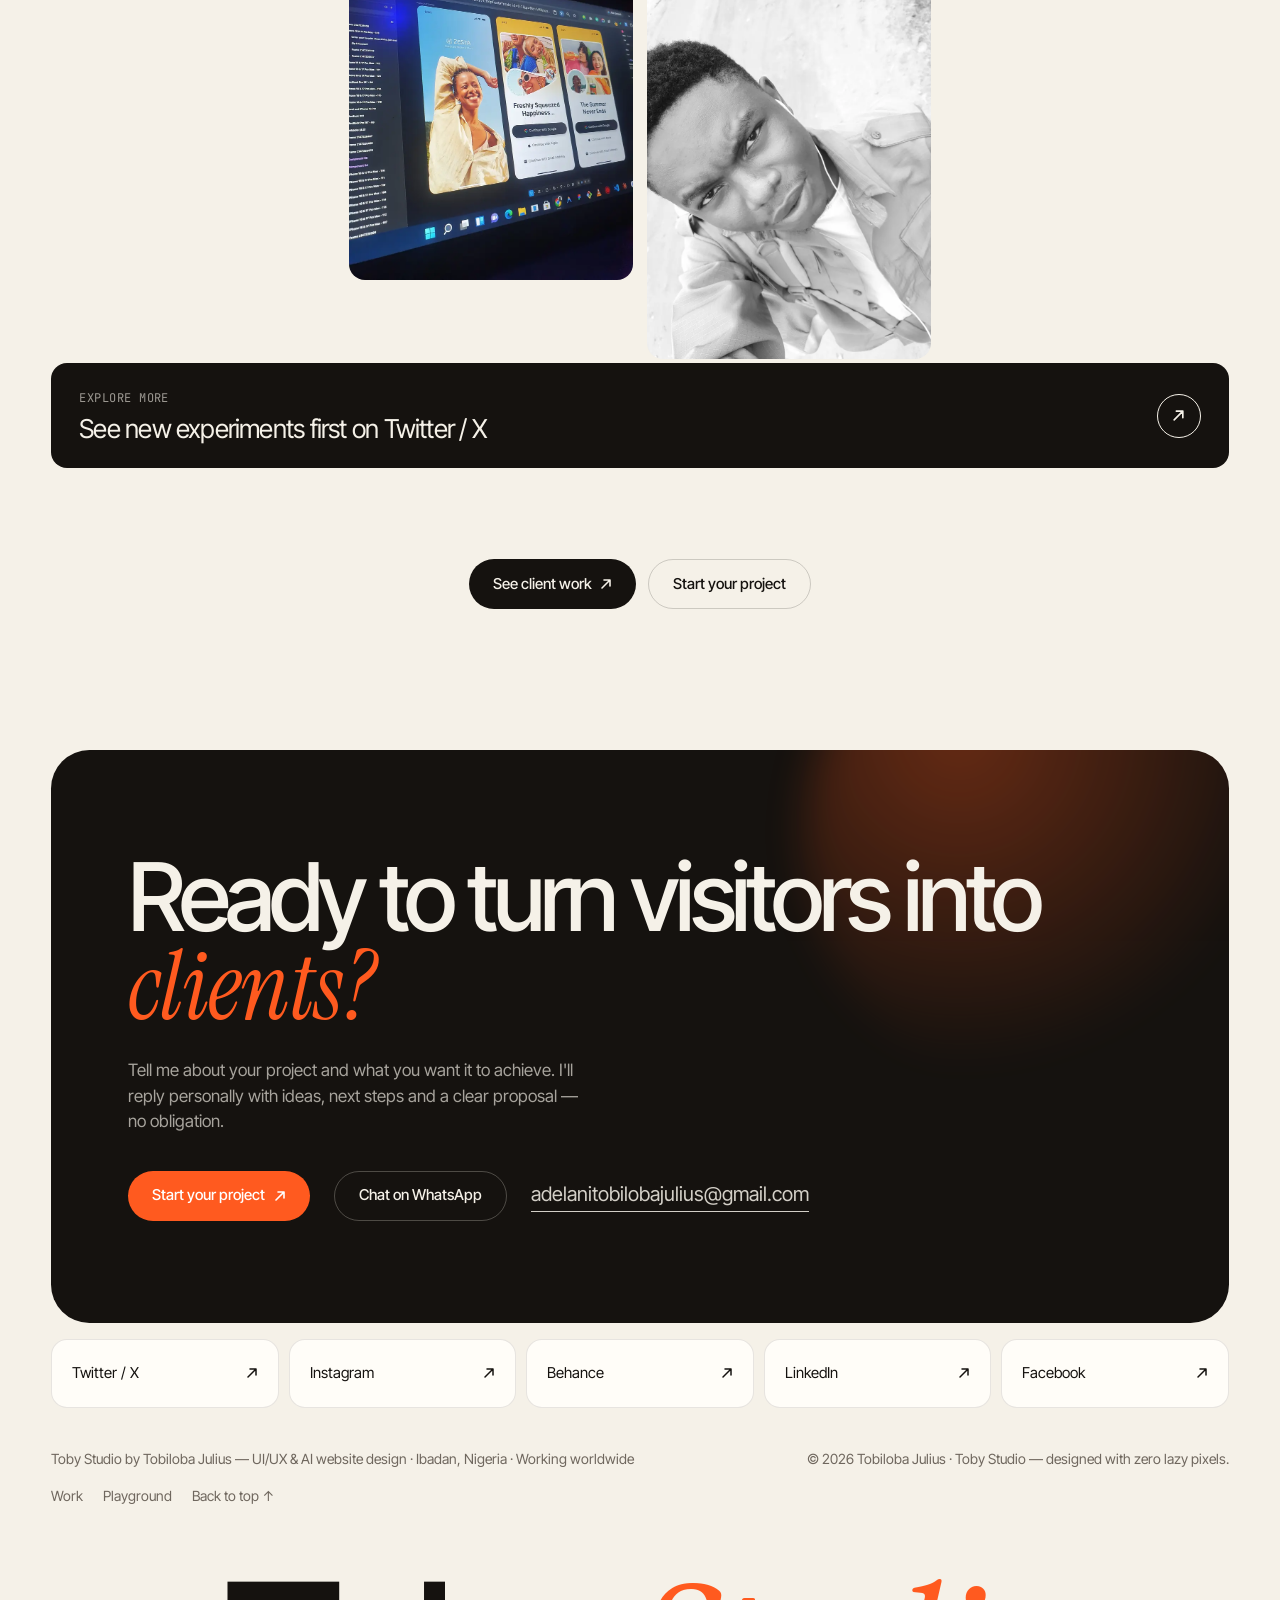
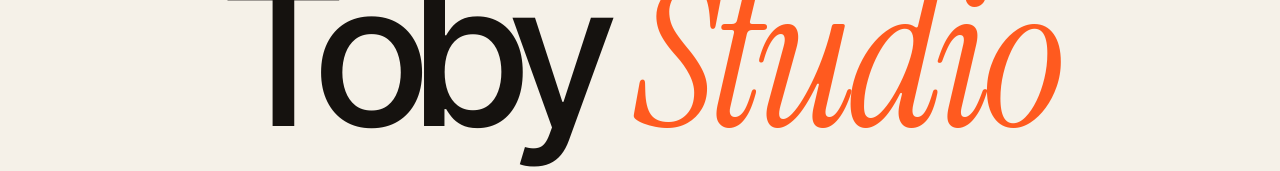
==== commit cb7a9b68: "SEO: make Tobiloba Julius the primary name; keep Adelani as schema alternate Co-Authored-By: Claude " ====
--- a/playground/index.html
+++ b/playground/index.html
@@ -4,26 +4,26 @@
 <meta charset="UTF-8" />
 <meta name="viewport" content="width=device-width, initial-scale=1.0" />
 <title>Playground | Toby Studio — UI Experiments & Inspiration</title>
-<meta name="description" content="UI explorations, works-in-progress and everyday inspiration from Tobiloba Julius Adelani, founder of Toby Studio." />
+<meta name="description" content="UI explorations, works-in-progress and everyday inspiration from Tobiloba Julius, founder of Toby Studio." />
 <meta name="theme-color" content="#F5F1E8" />
 <meta property="og:title" content="Playground | Toby Studio — UI Experiments & Inspiration" />
 <meta property="og:site_name" content="Toby Studio" />
-<meta property="og:description" content="UI explorations, works-in-progress and everyday inspiration from Tobiloba Julius Adelani, founder of Toby Studio." />
+<meta property="og:description" content="UI explorations, works-in-progress and everyday inspiration from Tobiloba Julius, founder of Toby Studio." />
 <meta property="og:locale" content="en_NG" />
-<meta name="author" content="Tobiloba Julius Adelani" />
+<meta name="author" content="Tobiloba Julius" />
 <meta name="robots" content="index, follow, max-image-preview:large" />
 <link rel="canonical" href="https://toby-studio-ten.vercel.app/playground/" />
 <meta property="og:url" content="https://toby-studio-ten.vercel.app/playground/" />
 <meta property="og:image" content="https://toby-studio-ten.vercel.app/assets/img/og.jpg" />
 <meta property="og:image:width" content="1200" />
 <meta property="og:image:height" content="630" />
-<meta property="og:image:alt" content="Tobiloba Julius Adelani, founder of Toby Studio" />
+<meta property="og:image:alt" content="Tobiloba Julius, founder of Toby Studio" />
 <meta name="twitter:image" content="https://toby-studio-ten.vercel.app/assets/img/og.jpg" />
 <link rel="apple-touch-icon" href="https://toby-studio-ten.vercel.app/assets/img/apple-touch-icon.png" />
 <meta property="og:type" content="website" />
 <meta name="twitter:card" content="summary_large_image" />
 <meta name="twitter:title" content="Playground | Toby Studio — UI Experiments & Inspiration" />
-<meta name="twitter:description" content="UI explorations, works-in-progress and everyday inspiration from Tobiloba Julius Adelani, founder of Toby Studio." />
+<meta name="twitter:description" content="UI explorations, works-in-progress and everyday inspiration from Tobiloba Julius, founder of Toby Studio." />
 <meta name="twitter:creator" content="@Julious_design" />
 <script type="application/ld+json">{"@context": "https://schema.org", "@type": "CollectionPage", "name": "Playground | Toby Studio — UI Experiments & Inspiration", "url": "https://toby-studio-ten.vercel.app/playground/", "author": {"@id": "https://toby-studio-ten.vercel.app/#person"}, "isPartOf": {"@id": "https://toby-studio-ten.vercel.app/#website"}}</script>
 <link rel="icon" type="image/svg+xml" href="/favicon.svg" />
@@ -116,8 +116,8 @@
 
 <footer class="footer">
   <div class="wrap footer-row">
-    <span>Toby Studio by Tobiloba Julius Adelani — UI/UX &amp; AI website design · Ibadan, Nigeria · Working worldwide</span>
-    <span>© 2026 Tobiloba Julius Adelani · Toby Studio — designed with zero lazy pixels.</span>
+    <span>Toby Studio by Tobiloba Julius — UI/UX &amp; AI website design · Ibadan, Nigeria · Working worldwide</span>
+    <span>© 2026 Tobiloba Julius · Toby Studio — designed with zero lazy pixels.</span>
     <span class="footer-links"><a href="/work/">Work</a><a href="/playground/">Playground</a><a href="#top">Back to top ↑</a></span>
   </div>
   <div class="wrap"><div class="wordmark" aria-hidden="true">Toby <span class="serif">Studio</span></div></div>
